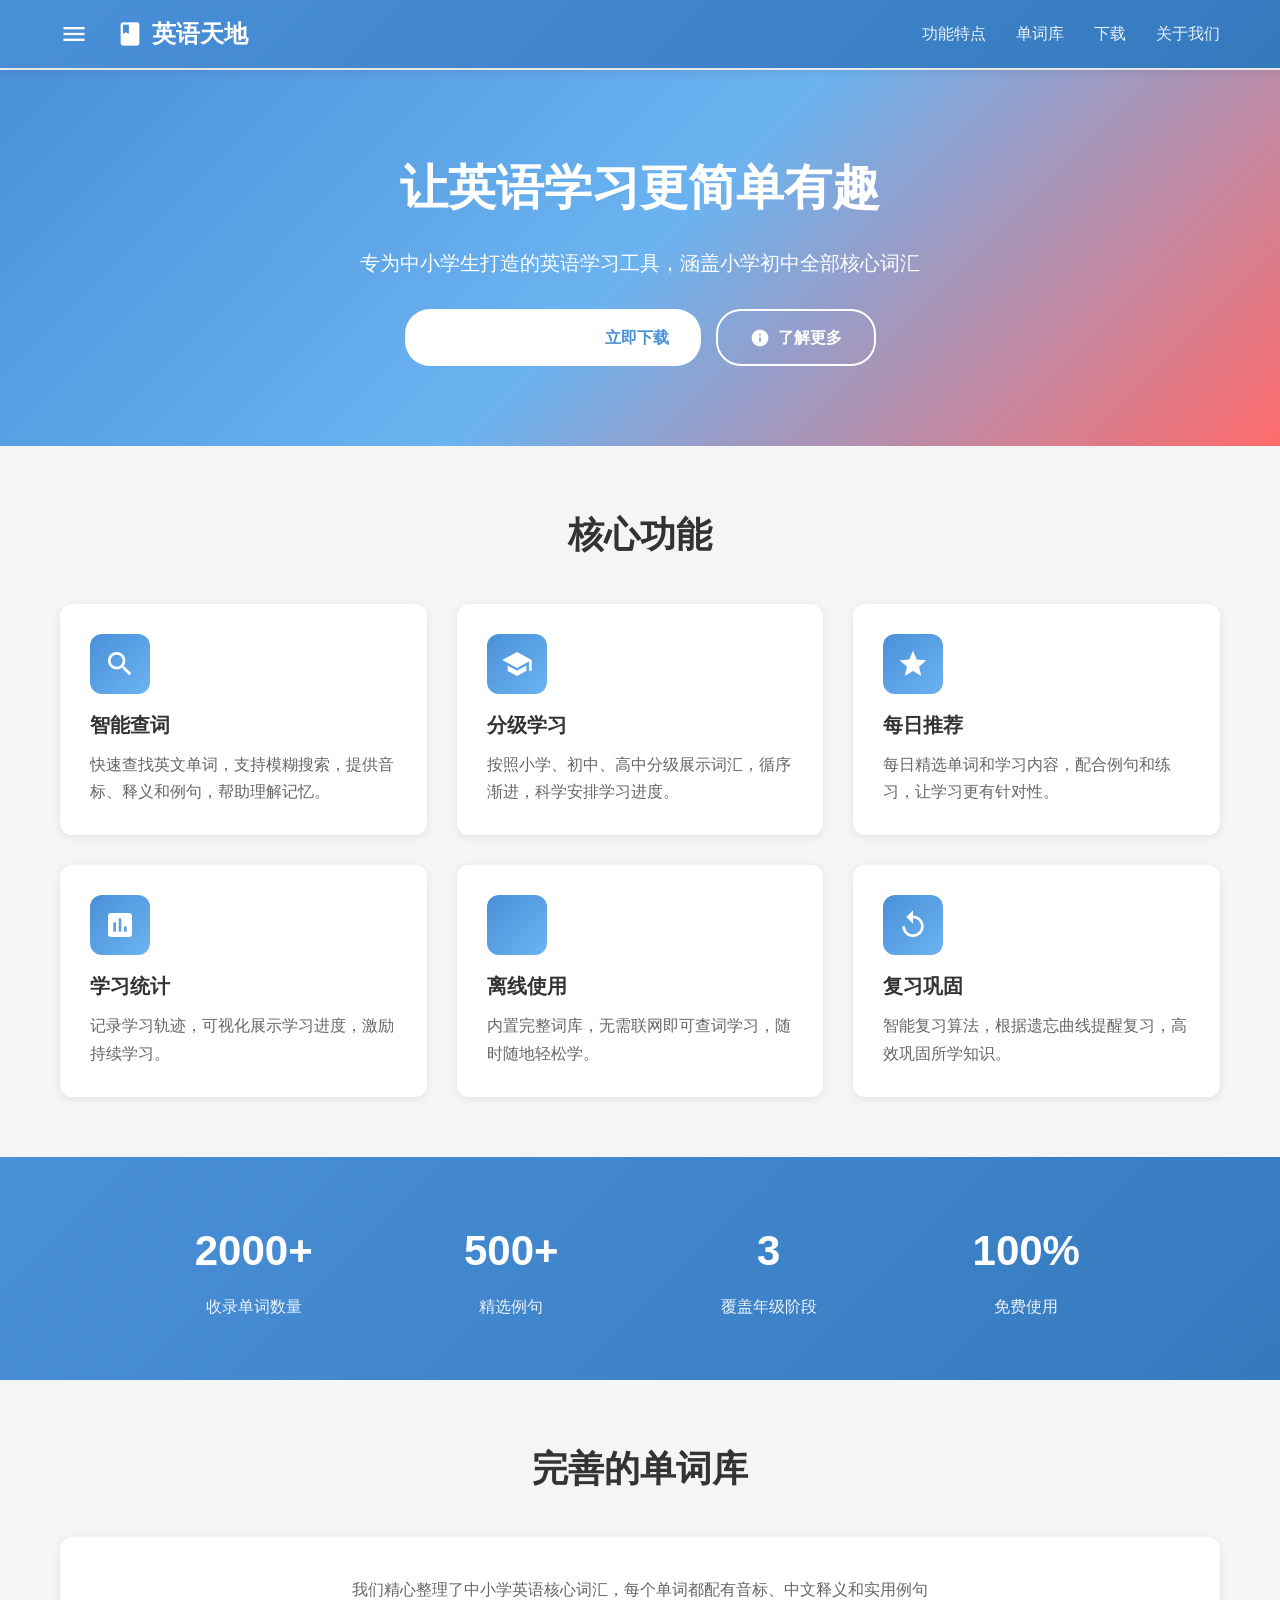
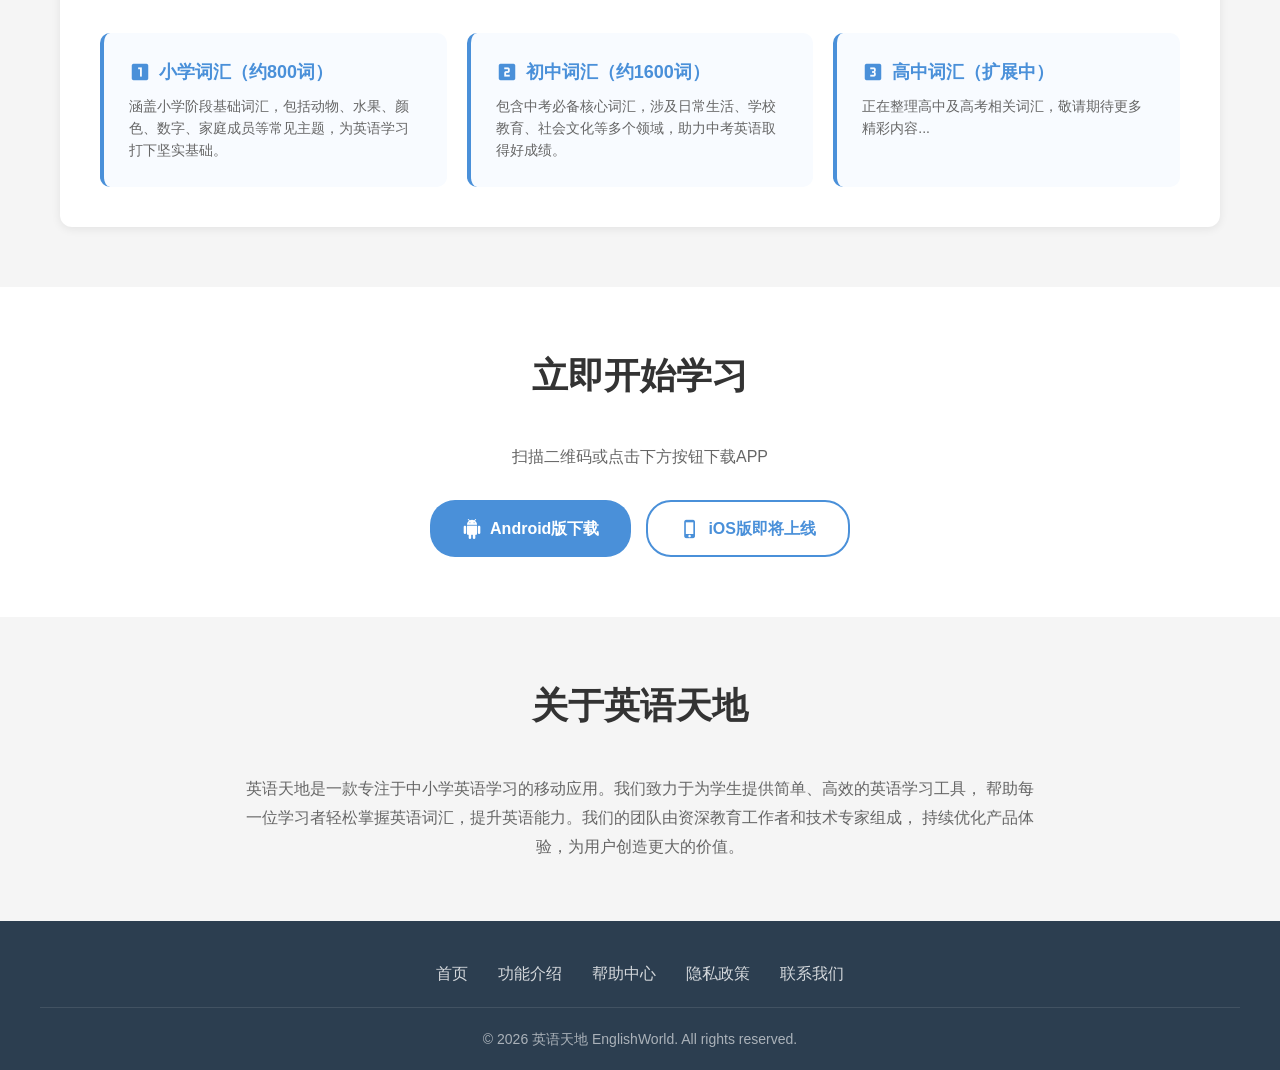
==== website/index.html @ 0c919e84 "Initial commit: EnglishWorld Android App" ====
<!DOCTYPE html>
<html lang="zh-CN">
<head>
    <meta charset="UTF-8">
    <meta name="viewport" content="width=device-width, initial-scale=1.0">
    <title>英语天地 - 让英语学习更简单</title>
    <link href="https://fonts.googleapis.com/icon?family=Material+Icons" rel="stylesheet">
    <style>
        * {
            margin: 0;
            padding: 0;
            box-sizing: border-box;
        }

        body {
            font-family: 'Roboto', -apple-system, BlinkMacSystemFont, 'Segoe UI', 'Helvetica Neue', Arial, sans-serif;
            line-height: 1.6;
            color: #333;
            background-color: #f5f5f5;
        }

        /* 导航栏 */
        .navbar {
            background: linear-gradient(135deg, #4A90D9 0%, #357ABD 100%);
            padding: 15px 0;
            position: fixed;
            width: 100%;
            top: 0;
            z-index: 1000;
            box-shadow: 0 2px 10px rgba(0,0,0,0.1);
        }

        .nav-container {
            max-width: 1200px;
            margin: 0 auto;
            padding: 0 20px;
            display: flex;
            justify-content: space-between;
            align-items: center;
        }

        .logo {
            color: white;
            font-size: 24px;
            font-weight: bold;
            text-decoration: none;
            display: flex;
            align-items: center;
            gap: 8px;
        }

        .logo .material-icons {
            font-size: 28px;
        }

        .nav-links {
            display: flex;
            gap: 30px;
        }

        .nav-links a {
            color: rgba(255,255,255,0.9);
            text-decoration: none;
            transition: color 0.3s;
        }

        .nav-links a:hover {
            color: white;
        }

        /* Hero区域 */
        .hero {
            margin-top: 70px;
            padding: 80px 20px;
            text-align: center;
            background: linear-gradient(135deg, #4A90D9 0%, #6BB3F0 50%, #FF6B6B 100%);
            color: white;
        }

        .hero h1 {
            font-size: 48px;
            margin-bottom: 20px;
            animation: fadeInUp 1s ease-out;
        }

        .hero p {
            font-size: 20px;
            margin-bottom: 30px;
            opacity: 0.95;
            animation: fadeInUp 1s ease-out 0.2s both;
        }

        .btn-group {
            display: flex;
            gap: 15px;
            justify-content: center;
            flex-wrap: wrap;
            animation: fadeInUp 1s ease-out 0.4s both;
        }

        .btn {
            padding: 14px 32px;
            border-radius: 25px;
            text-decoration: none;
            font-weight: bold;
            transition: all 0.3s;
            display: inline-flex;
            align-items: center;
            gap: 8px;
        }

        .btn .material-icons {
            font-size: 20px;
        }

        .btn-primary {
            background: white;
            color: #4A90D9;
        }

        .btn-primary:hover {
            transform: translateY(-2px);
            box-shadow: 0 5px 20px rgba(0,0,0,0.2);
        }

        .btn-secondary {
            background: transparent;
            color: white;
            border: 2px solid white;
        }

        .btn-secondary:hover {
            background: white;
            color: #4A90D9;
        }

        /* 功能特性 */
        .features {
            max-width: 1200px;
            margin: 60px auto;
            padding: 0 20px;
        }

        .section-title {
            text-align: center;
            font-size: 36px;
            margin-bottom: 40px;
            color: #333;
        }

        .features-grid {
            display: grid;
            grid-template-columns: repeat(auto-fit, minmax(280px, 1fr));
            gap: 30px;
        }

        .feature-card {
            background: white;
            padding: 30px;
            border-radius: 12px;
            box-shadow: 0 2px 10px rgba(0,0,0,0.08);
            transition: all 0.3s;
        }

        .feature-card:hover {
            transform: translateY(-5px);
            box-shadow: 0 8px 25px rgba(0,0,0,0.15);
        }

        .feature-icon {
            width: 60px;
            height: 60px;
            background: linear-gradient(135deg, #4A90D9, #6BB3F0);
            border-radius: 12px;
            display: flex;
            align-items: center;
            justify-content: center;
            margin-bottom: 15px;
        }

        .feature-icon .material-icons {
            font-size: 32px;
            color: white;
        }

        .feature-card h3 {
            font-size: 20px;
            margin-bottom: 10px;
            color: #333;
        }

        .feature-card p {
            color: #666;
            line-height: 1.7;
        }

        /* 数据统计 */
        .stats {
            background: linear-gradient(135deg, #4A90D9 0%, #357ABD 100%);
            padding: 60px 20px;
            color: white;
        }

        .stats-grid {
            max-width: 1000px;
            margin: 0 auto;
            display: grid;
            grid-template-columns: repeat(auto-fit, minmax(200px, 1fr));
            gap: 30px;
            text-align: center;
        }

        .stat-item h3 {
            font-size: 42px;
            margin-bottom: 10px;
        }

        .stat-item p {
            font-size: 16px;
            opacity: 0.9;
        }

        /* 单词库展示 */
        .wordbank {
            max-width: 1200px;
            margin: 60px auto;
            padding: 0 20px;
        }

        .wordbank-content {
            background: white;
            border-radius: 12px;
            padding: 40px;
            box-shadow: 0 2px 10px rgba(0,0,0,0.08);
        }

        .word-categories {
            display: grid;
            grid-template-columns: repeat(auto-fit, minmax(250px, 1fr));
            gap: 20px;
            margin-top: 30px;
        }

        .category-card {
            padding: 25px;
            border-radius: 10px;
            border-left: 4px solid #4A90D9;
            background: #F8FBFF;
        }

        .category-card h4 {
            font-size: 18px;
            margin-bottom: 8px;
            color: #4A90D9;
            display: flex;
            align-items: center;
            gap: 8px;
        }

        .category-card h4 .material-icons {
            font-size: 22px;
        }

        .category-card p {
            color: #666;
            font-size: 14px;
        }

        /* 页脚 */
        .footer {
            background: #2C3E50;
            color: white;
            padding: 40px 20px 20px;
            text-align: center;
        }

        .footer-content {
            max-width: 1200px;
            margin: 0 auto;
        }

        .footer-links {
            display: flex;
            justify-content: center;
            gap: 30px;
            margin-bottom: 20px;
            flex-wrap: wrap;
        }

        .footer-links a {
            color: rgba(255,255,255,0.8);
            text-decoration: none;
            transition: color 0.3s;
        }

        .footer-links a:hover {
            color: white;
        }

        .copyright {
            color: rgba(255,255,255,0.6);
            font-size: 14px;
            padding-top: 20px;
            border-top: 1px solid rgba(255,255,255,0.1);
        }

        /* 动画 */
        @keyframes fadeInUp {
            from {
                opacity: 0;
                transform: translateY(30px);
            }
            to {
                opacity: 1;
                transform: translateY(0);
            }
        }

        /* 响应式 */
        @media (max-width: 768px) {
            .hero h1 {
                font-size: 32px;
            }
            
            .hero p {
                font-size: 16px;
            }
            
            .section-title {
                font-size: 28px;
            }
            
            .nav-links {
                display: none;
            }
        }
    </style>
</head>
<body>

    <!-- 导航栏 -->
    <nav class="navbar">
        <div class="nav-container">
            <a href="#" class="logo">
                <span class="material-icons">menu_book</span>
                英语天地
            </a>
            <div class="nav-links">
                <a href="#features">功能特点</a>
                <a href="#wordbank">单词库</a>
                <a href="#download">下载</a>
                <a href="#about">关于我们</a>
            </div>
        </div>
    </nav>

    <!-- Hero区域 -->
    <section class="hero">
        <h1>让英语学习更简单有趣</h1>
        <p>专为中小学生打造的英语学习工具，涵盖小学初中全部核心词汇</p>
        <div class="btn-group">
            <a href="#download" class="btn btn-primary">
                <span class="material-icons">download</span>
                立即下载
            </a>
            <a href="#features" class="btn btn-secondary">
                <span class="material-icons">info</span>
                了解更多
            </a>
        </div>
    </section>

    <!-- 功能特点 -->
    <section id="features" class="features">
        <h2 class="section-title">核心功能</h2>
        <div class="features-grid">
            <div class="feature-card">
                <div class="feature-icon">
                    <span class="material-icons">search</span>
                </div>
                <h3>智能查词</h3>
                <p>快速查找英文单词，支持模糊搜索，提供音标、释义和例句，帮助理解记忆。</p>
            </div>
            <div class="feature-card">
                <div class="feature-icon">
                    <span class="material-icons">school</span>
                </div>
                <h3>分级学习</h3>
                <p>按照小学、初中、高中分级展示词汇，循序渐进，科学安排学习进度。</p>
            </div>
            <div class="feature-card">
                <div class="feature-icon">
                    <span class="material-icons">star</span>
                </div>
                <h3>每日推荐</h3>
                <p>每日精选单词和学习内容，配合例句和练习，让学习更有针对性。</p>
            </div>
            <div class="feature-card">
                <div class="feature-icon">
                    <span class="material-icons">insert_chart</span>
                </div>
                <h3>学习统计</h3>
                <p>记录学习轨迹，可视化展示学习进度，激励持续学习。</p>
            </div>
            <div class="feature-card">
                <div class="feature-icon">
                    <span class="material-icons">offline_bolt</span>
                </div>
                <h3>离线使用</h3>
                <p>内置完整词库，无需联网即可查词学习，随时随地轻松学。</p>
            </div>
            <div class="feature-card">
                <div class="feature-icon">
                    <span class="material-icons">replay</span>
                </div>
                <h3>复习巩固</h3>
                <p>智能复习算法，根据遗忘曲线提醒复习，高效巩固所学知识。</p>
            </div>
        </div>
    </section>

    <!-- 数据统计 -->
    <section class="stats">
        <div class="stats-grid">
            <div class="stat-item">
                <h3>2000+</h3>
                <p>收录单词数量</p>
            </div>
            <div class="stat-item">
                <h3>500+</h3>
                <p>精选例句</p>
            </div>
            <div class="stat-item">
                <h3>3</h3>
                <p>覆盖年级阶段</p>
            </div>
            <div class="stat-item">
                <h3>100%</h3>
                <p>免费使用</p>
            </div>
        </div>
    </section>

    <!-- 单词库介绍 -->
    <section id="wordbank" class="wordbank">
        <h2 class="section-title">完善的单词库</h2>
        <div class="wordbank-content">
            <p style="text-align: center; color: #666; font-size: 16px;">
                我们精心整理了中小学英语核心词汇，每个单词都配有音标、中文释义和实用例句
            </p>
            <div class="word-categories">
                <div class="category-card">
                    <h4><span class="material-icons">looks_one</span> 小学词汇（约800词）</h4>
                    <p>涵盖小学阶段基础词汇，包括动物、水果、颜色、数字、家庭成员等常见主题，为英语学习打下坚实基础。</p>
                </div>
                <div class="category-card">
                    <h4><span class="material-icons">looks_two</span> 初中词汇（约1600词）</h4>
                    <p>包含中考必备核心词汇，涉及日常生活、学校教育、社会文化等多个领域，助力中考英语取得好成绩。</p>
                </div>
                <div class="category-card">
                    <h4><span class="material-icons">looks_3</span> 高中词汇（扩展中）</h4>
                    <p>正在整理高中及高考相关词汇，敬请期待更多精彩内容...</p>
                </div>
            </div>
        </div>
    </section>

    <!-- 下载区域 -->
    <section id="download" style="text-align: center; padding: 60px 20px; background: white;">
        <h2 class="section-title">立即开始学习</h2>
        <p style="color: #666; margin-bottom: 30px; font-size: 16px;">扫描二维码或点击下方按钮下载APP</p>
        <div class="btn-group" style="justify-content: center;">
            <a href="#" class="btn btn-primary" style="background: #4A90D9; color: white;">
                <span class="material-icons">android</span>
                Android版下载
            </a>
            <a href="#" class="btn btn-secondary" style="border-color: #4A90D9; color: #4A90D9;">
                <span class="material-icons">phone_iphone</span>
                iOS版即将上线
            </a>
        </div>
    </section>

    <!-- 关于我们 -->
    <section id="about" style="background: #f5f5f5; padding: 60px 20px;">
        <div style="max-width: 800px; margin: 0 auto; text-align: center;">
            <h2 class="section-title">关于英语天地</h2>
            <p style="color: #666; line-height: 1.8; font-size: 16px;">
                英语天地是一款专注于中小学英语学习的移动应用。我们致力于为学生提供简单、高效的英语学习工具，
                帮助每一位学习者轻松掌握英语词汇，提升英语能力。我们的团队由资深教育工作者和技术专家组成，
                持续优化产品体验，为用户创造更大的价值。
            </p>
        </div>
    </section>

    <!-- 页脚 -->
    <footer class="footer">
        <div class="footer-content">
            <div class="footer-links">
                <a href="#">首页</a>
                <a href="#">功能介绍</a>
                <a href="#">帮助中心</a>
                <a href="#">隐私政策</a>
                <a href="#">联系我们</a>
            </div>
            <p class="copyright">&copy; 2026 英语天地 EnglishWorld. All rights reserved.</p>
        </div>
    </footer>

</body>
</html>
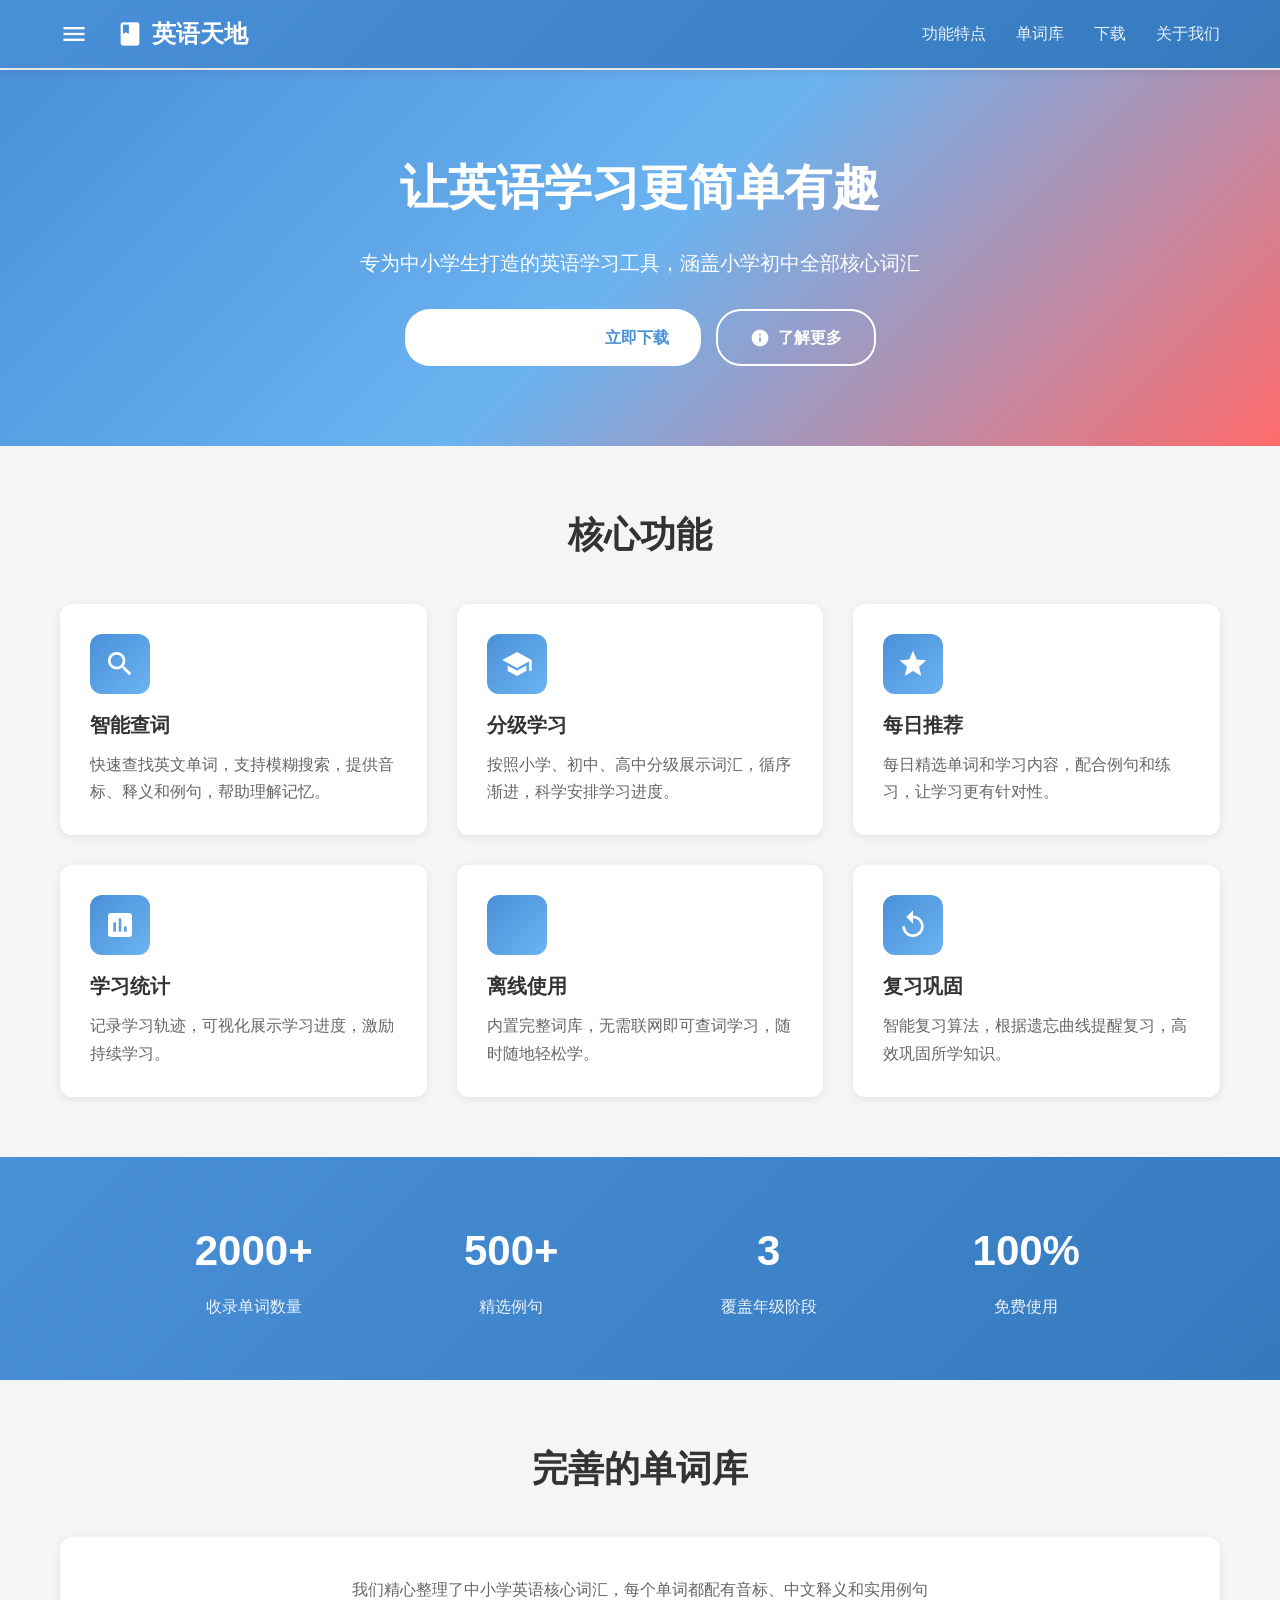
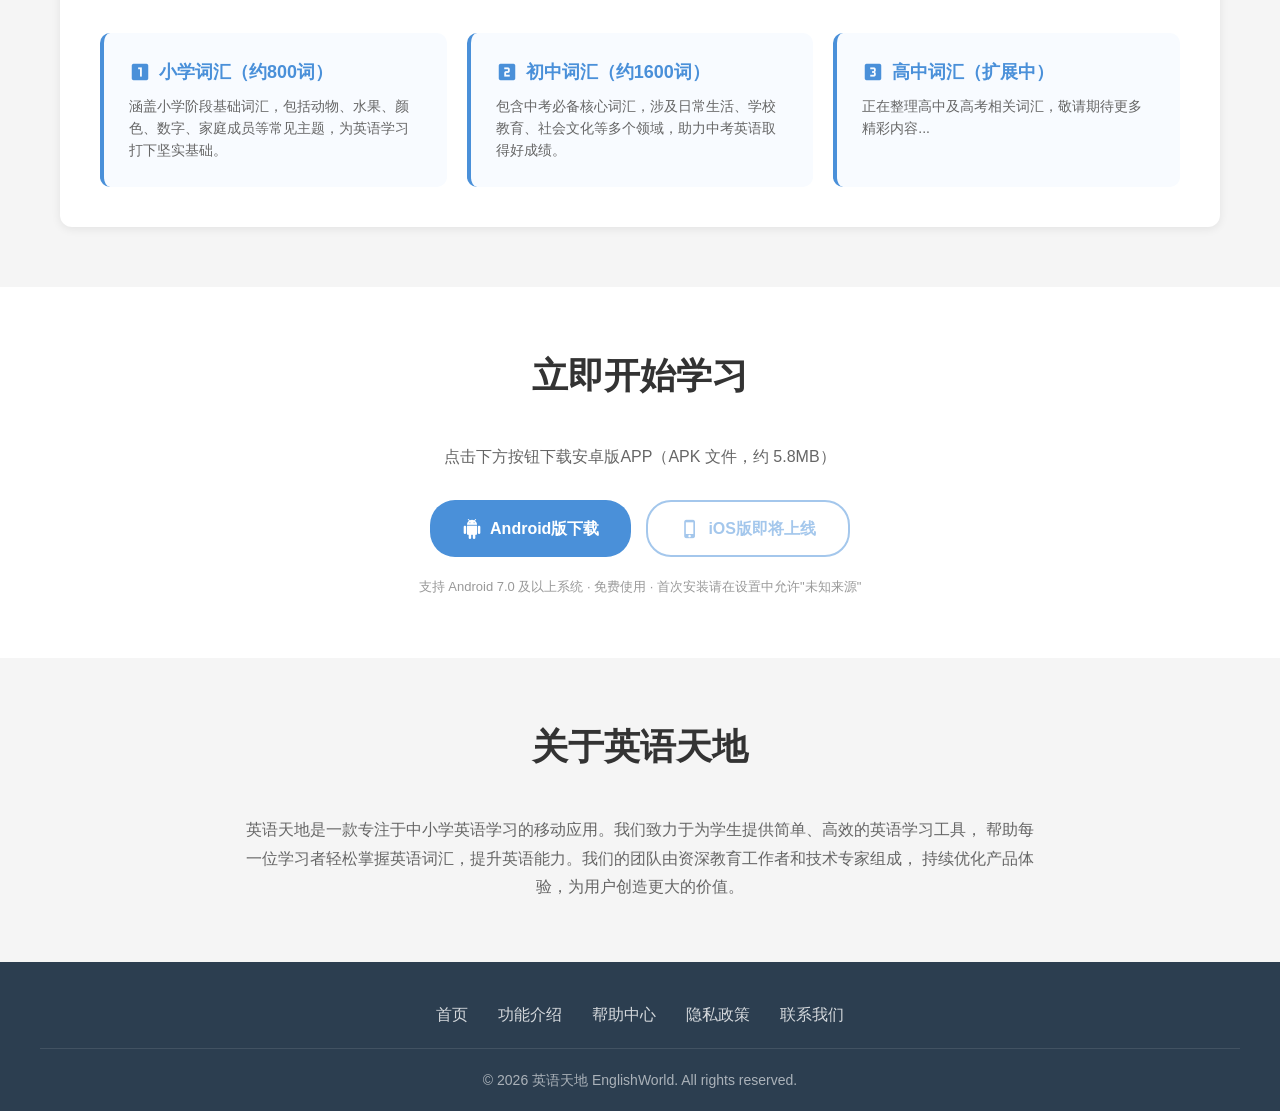
==== commit 41def62e: "Host APK on website + deploy site via GitHub Pages" ====
--- a/website/index.html
+++ b/website/index.html
@@ -468,17 +468,20 @@
     <!-- 下载区域 -->
     <section id="download" style="text-align: center; padding: 60px 20px; background: white;">
         <h2 class="section-title">立即开始学习</h2>
-        <p style="color: #666; margin-bottom: 30px; font-size: 16px;">扫描二维码或点击下方按钮下载APP</p>
+        <p style="color: #666; margin-bottom: 30px; font-size: 16px;">点击下方按钮下载安卓版APP（APK 文件，约 5.8MB）</p>
         <div class="btn-group" style="justify-content: center;">
-            <a href="#" class="btn btn-primary" style="background: #4A90D9; color: white;">
+            <a href="EnglishWorld.apk" class="btn btn-primary" style="background: #4A90D9; color: white;">
                 <span class="material-icons">android</span>
                 Android版下载
             </a>
-            <a href="#" class="btn btn-secondary" style="border-color: #4A90D9; color: #4A90D9;">
+            <a href="#" class="btn btn-secondary" style="border-color: #4A90D9; color: #4A90D9; opacity: 0.5; pointer-events: none;">
                 <span class="material-icons">phone_iphone</span>
                 iOS版即将上线
             </a>
         </div>
+        <p style="color: #999; margin-top: 20px; font-size: 13px;">
+            支持 Android 7.0 及以上系统 · 免费使用 · 首次安装请在设置中允许"未知来源"
+        </p>
     </section>
 
     <!-- 关于我们 -->
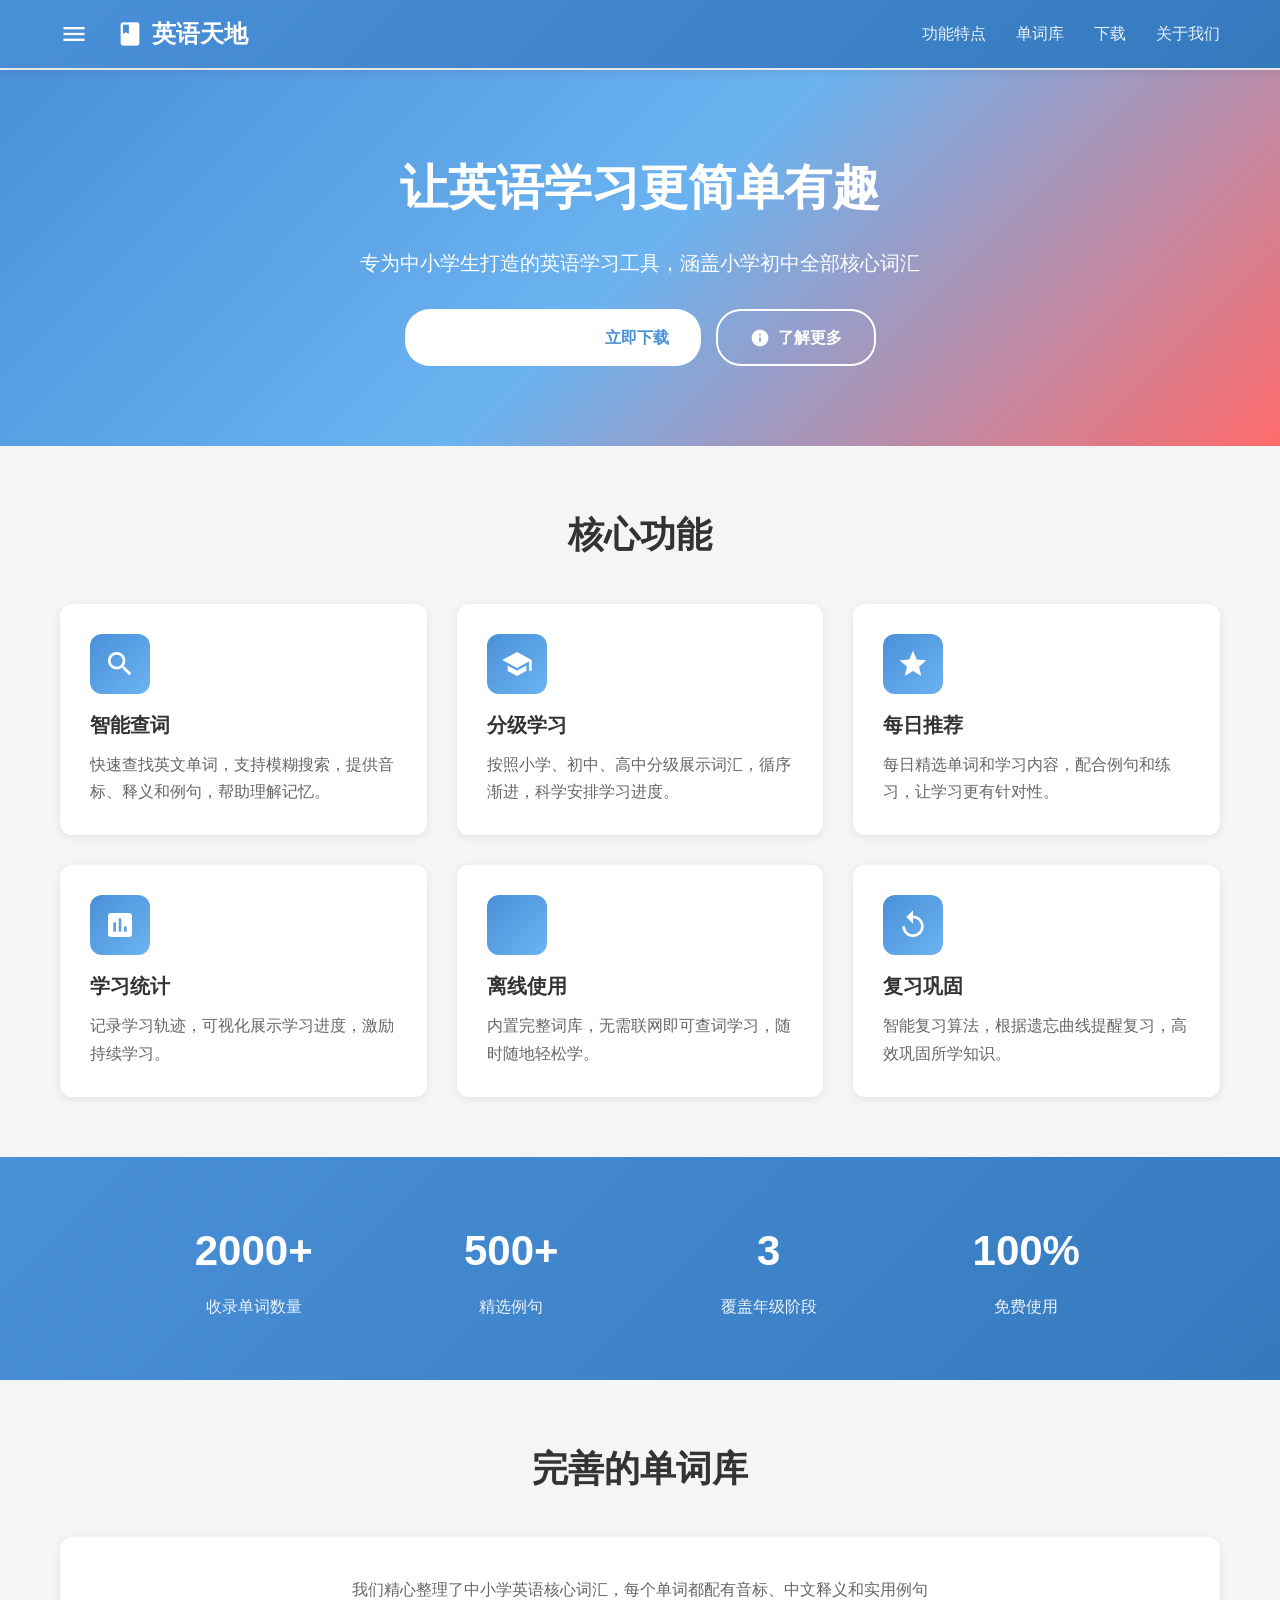
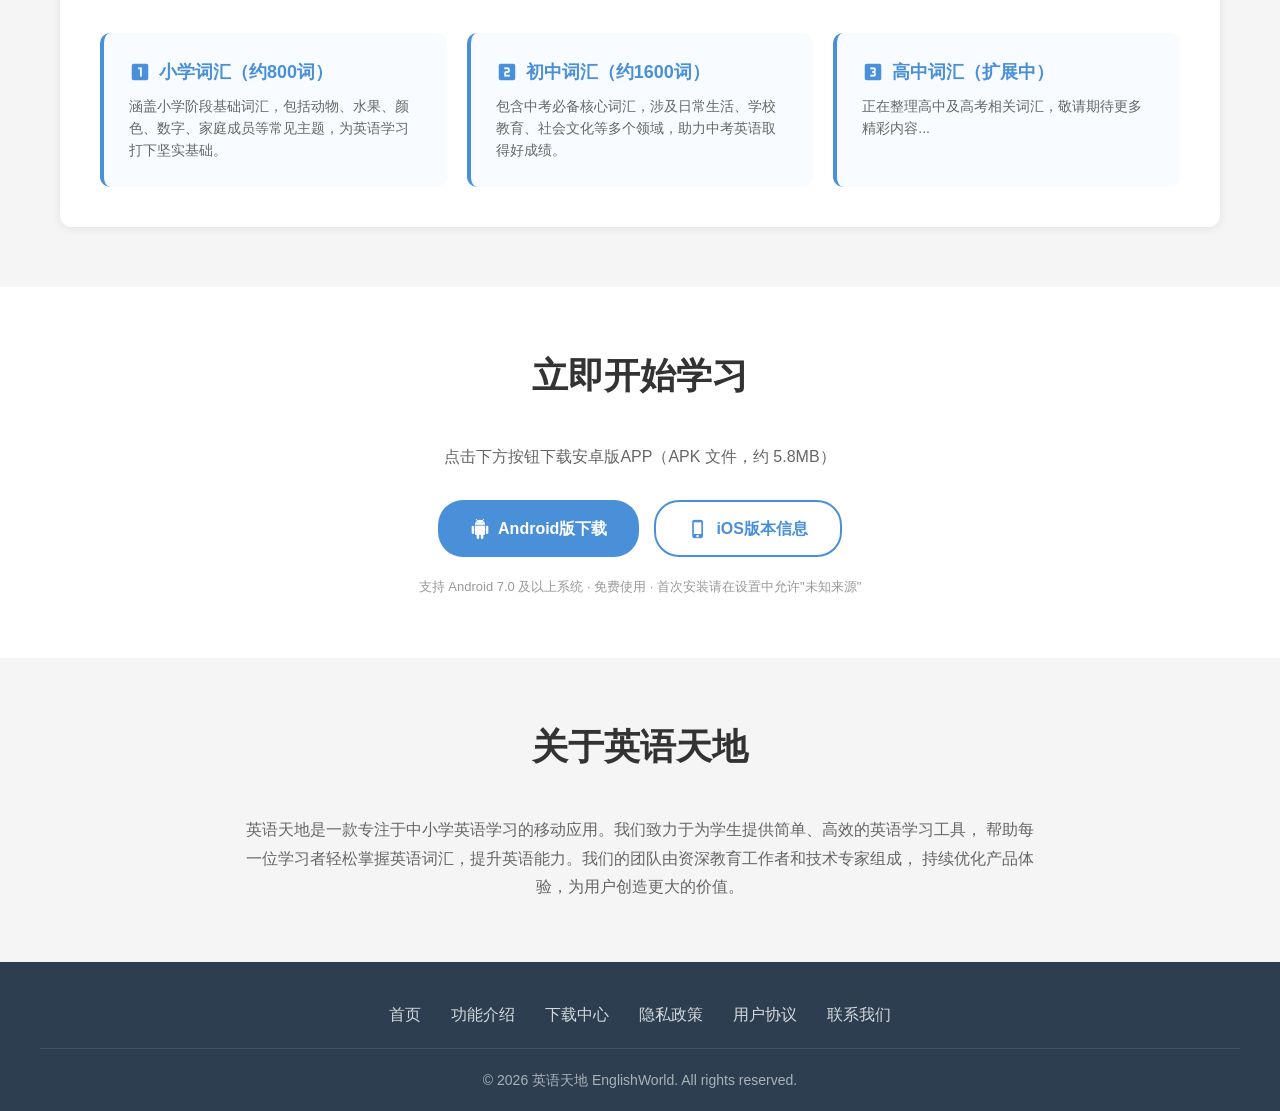
==== commit 06d07e71: "feat: 实现所有按钮功能 + 隐私政策/用户协议 + 官网优化 - MineFragment: 收藏/历史/设置/官网/关于/隐私/协议全部功能实现 - SearchFragment: 收藏按钮+" ====
--- a/website/index.html
+++ b/website/index.html
@@ -341,7 +341,7 @@
     <!-- 导航栏 -->
     <nav class="navbar">
         <div class="nav-container">
-            <a href="#" class="logo">
+            <a href="index.html" class="logo">
                 <span class="material-icons">menu_book</span>
                 英语天地
             </a>
@@ -474,9 +474,9 @@
                 <span class="material-icons">android</span>
                 Android版下载
             </a>
-            <a href="#" class="btn btn-secondary" style="border-color: #4A90D9; color: #4A90D9; opacity: 0.5; pointer-events: none;">
+            <a href="coming-soon.html" class="btn btn-secondary" style="border-color: #4A90D9; color: #4A90D9; opacity: 1;">
                 <span class="material-icons">phone_iphone</span>
-                iOS版即将上线
+                iOS版本信息
             </a>
         </div>
         <p style="color: #999; margin-top: 20px; font-size: 13px;">
@@ -500,11 +500,12 @@
     <footer class="footer">
         <div class="footer-content">
             <div class="footer-links">
-                <a href="#">首页</a>
-                <a href="#">功能介绍</a>
-                <a href="#">帮助中心</a>
-                <a href="#">隐私政策</a>
-                <a href="#">联系我们</a>
+                <a href="index.html">首页</a>
+                <a href="#features">功能介绍</a>
+                <a href="#download">下载中心</a>
+                <a href="privacy.html">隐私政策</a>
+                <a href="terms.html">用户协议</a>
+                <a href="contact.html">联系我们</a>
             </div>
             <p class="copyright">&copy; 2026 英语天地 EnglishWorld. All rights reserved.</p>
         </div>
